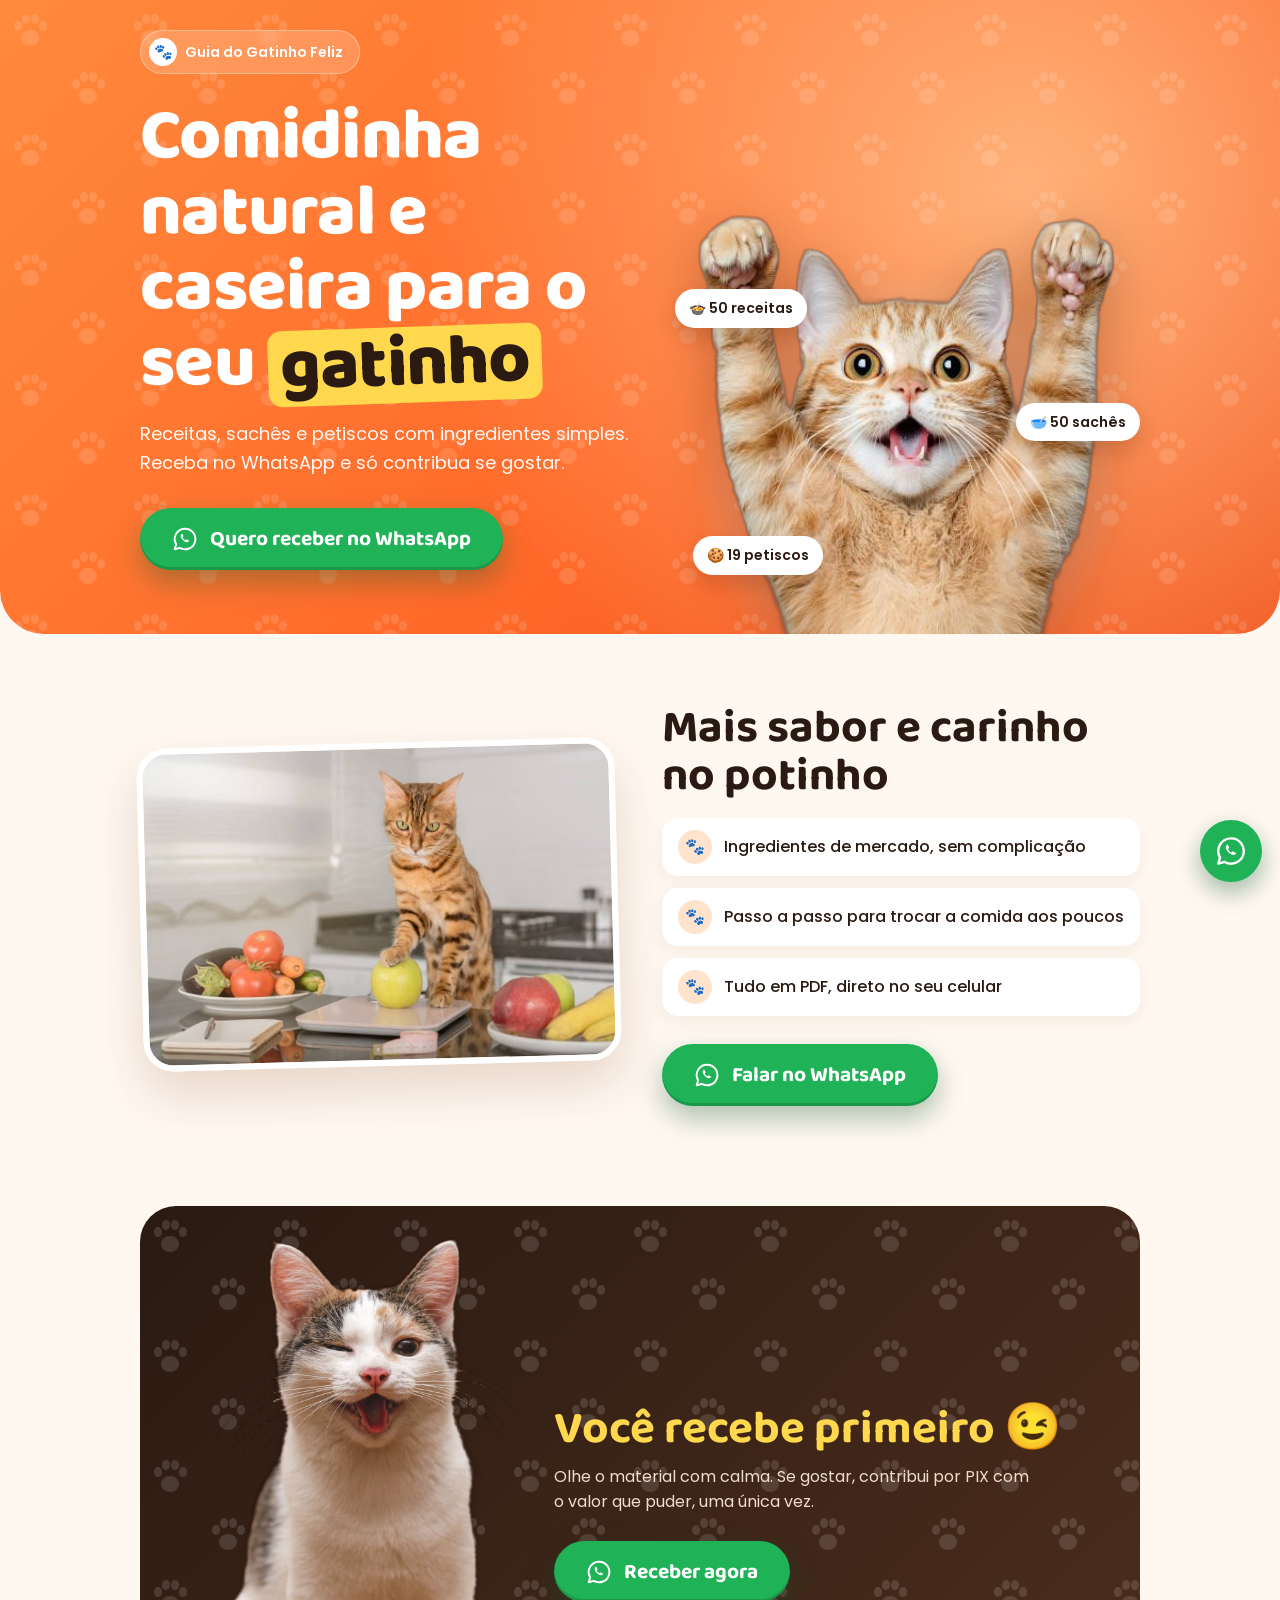
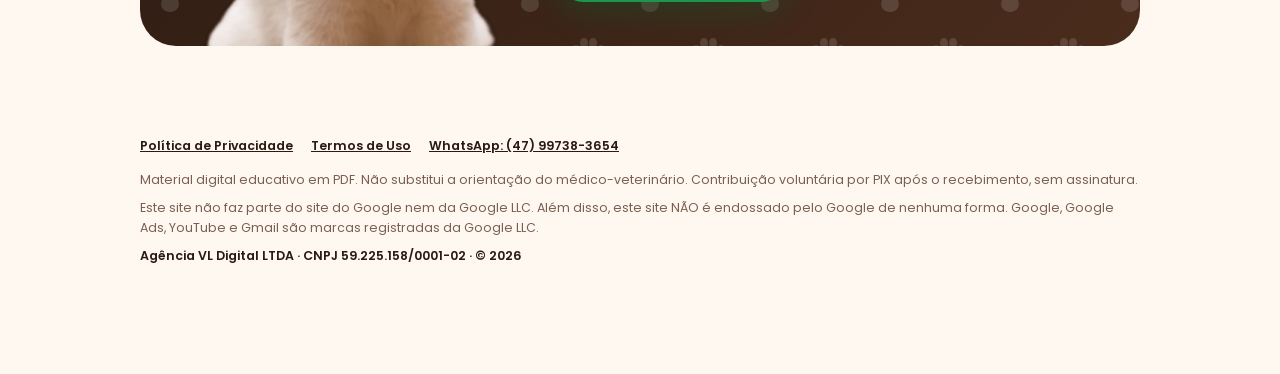
==== index.html @ c7d615b3 "Add files via upload" ====
<!doctype html>
<html lang="pt-BR">
<head>
  <meta charset="utf-8">
  <meta name="viewport" content="width=device-width, initial-scale=1">
  <title>Guia do Gatinho Feliz — Receitas naturais e caseiras para gatos</title>
  <meta name="description" content="Receitas naturais, sachês e petiscos caseiros para gatos em PDF. Receba pelo WhatsApp e contribua só depois, se gostar.">
  <link rel="preconnect" href="https://fonts.googleapis.com">
  <link rel="preconnect" href="https://fonts.gstatic.com" crossorigin>
  <link href="https://fonts.googleapis.com/css2?family=Baloo+2:wght@600;700;800&family=Poppins:wght@400;500;600&display=swap" rel="stylesheet">
  <link rel="stylesheet" href="style.css">
</head>
<body>
  <main>
    <!-- Abertura: botão do WhatsApp logo de cara -->
    <section class="hero">
      <div class="wrap hero-grid">
        <div class="hero-texto">
          <div class="marca"><span class="marca-ico">🐾</span> Guia do Gatinho Feliz</div>
          <h1>Comidinha natural e caseira para o seu <span>gatinho</span></h1>
          <p class="lead">Receitas, sachês e petiscos com ingredientes simples. Receba no WhatsApp e só contribua se gostar.</p>
          <a class="btn-wa js-wa" href="#">
            <svg viewBox="0 0 24 24" fill="none" aria-hidden="true"><path d="M12 2.5a9.5 9.5 0 0 0-8.2 14.3L2.5 21.5l4.8-1.3A9.5 9.5 0 1 0 12 2.5Z" stroke="#fff" stroke-width="1.8" stroke-linejoin="round"/><path d="M8.6 7.6c.3-.6.8-.6 1.1-.1l.8 1.6c.2.4.1.8-.2 1.1l-.5.5c.5 1.1 1.4 2 2.5 2.5l.5-.5c.3-.3.7-.4 1.1-.2l1.6.8c.5.3.5.8-.1 1.1-.9.6-2 .8-3 .3a8 8 0 0 1-4-4c-.5-1-.3-2.1.2-3Z" fill="#fff"/></svg>
            Quero receber no WhatsApp
          </a>
        </div>
        <div class="hero-foto">
          <div class="bolha"></div>
          <img src="img/gato-feliz.png" alt="Gato laranja feliz com as patinhas para cima">
          <span class="chip chip-1">🍲 50 receitas</span>
          <span class="chip chip-2">🥣 50 sachês</span>
          <span class="chip chip-3">🍪 19 petiscos</span>
        </div>
      </div>
    </section>

    <!-- Foto com alimentos + 3 pontos curtos -->
    <section class="bloco">
      <div class="wrap dupla">
        <img class="foto-real" src="img/gato-alimentos.jpg" alt="Gato bengal na cozinha ao lado de frutas e legumes frescos">
        <div>
          <h2>Mais sabor e carinho no potinho</h2>
          <ul class="pontos">
            <li>Ingredientes de mercado, sem complicação</li>
            <li>Passo a passo para trocar a comida aos poucos</li>
            <li>Tudo em PDF, direto no seu celular</li>
          </ul>
          <a class="btn-wa js-wa" href="#">
            <svg viewBox="0 0 24 24" fill="none" aria-hidden="true"><path d="M12 2.5a9.5 9.5 0 0 0-8.2 14.3L2.5 21.5l4.8-1.3A9.5 9.5 0 1 0 12 2.5Z" stroke="#fff" stroke-width="1.8" stroke-linejoin="round"/><path d="M8.6 7.6c.3-.6.8-.6 1.1-.1l.8 1.6c.2.4.1.8-.2 1.1l-.5.5c.5 1.1 1.4 2 2.5 2.5l.5-.5c.3-.3.7-.4 1.1-.2l1.6.8c.5.3.5.8-.1 1.1-.9.6-2 .8-3 .3a8 8 0 0 1-4-4c-.5-1-.3-2.1.2-3Z" fill="#fff"/></svg>
            Falar no WhatsApp
          </a>
        </div>
      </div>
    </section>

    <!-- Chamada final com o gato piscando -->
    <section class="final">
      <div class="wrap">
        <div class="box">
          <img class="gato-pisca" src="img/gato-piscando.png" alt="Gato branco piscando">
          <div class="box-texto">
            <h2>Você recebe primeiro 😉</h2>
            <p>Olhe o material com calma. Se gostar, contribui por PIX com o valor que puder, uma única vez.</p>
            <a class="btn-wa btn-claro js-wa" href="#">
              <svg viewBox="0 0 24 24" fill="none" aria-hidden="true"><path d="M12 2.5a9.5 9.5 0 0 0-8.2 14.3L2.5 21.5l4.8-1.3A9.5 9.5 0 1 0 12 2.5Z" stroke="#fff" stroke-width="1.8" stroke-linejoin="round"/><path d="M8.6 7.6c.3-.6.8-.6 1.1-.1l.8 1.6c.2.4.1.8-.2 1.1l-.5.5c.5 1.1 1.4 2 2.5 2.5l.5-.5c.3-.3.7-.4 1.1-.2l1.6.8c.5.3.5.8-.1 1.1-.9.6-2 .8-3 .3a8 8 0 0 1-4-4c-.5-1-.3-2.1.2-3Z" fill="#fff"/></svg>
              Receber agora
            </a>
          </div>
        </div>
      </div>
    </section>
  </main>

  <footer>
    <div class="wrap">
      <div class="links">
        <a href="politica-de-privacidade/index.html">Política de Privacidade</a>
        <a href="termos-de-uso/index.html">Termos de Uso</a>
        <a class="js-wa" href="#">WhatsApp: (47) 99738-3654</a>
      </div>
      <p>Material digital educativo em PDF. Não substitui a orientação do médico-veterinário. Contribuição voluntária por PIX após o recebimento, sem assinatura.</p>
      <p>Este site não faz parte do site do Google nem da Google LLC. Além disso, este site NÃO é endossado pelo Google de nenhuma forma. Google, Google Ads, YouTube e Gmail são marcas registradas da Google LLC.</p>
      <p class="empresa">Agência VL Digital LTDA · CNPJ 59.225.158/0001-02 · © 2026</p>
    </div>
  </footer>

  <a class="wa-float js-wa" href="#" aria-label="Falar no WhatsApp">
    <svg viewBox="0 0 24 24" fill="none" aria-hidden="true"><path d="M12 2.5a9.5 9.5 0 0 0-8.2 14.3L2.5 21.5l4.8-1.3A9.5 9.5 0 1 0 12 2.5Z" stroke="#fff" stroke-width="1.8" stroke-linejoin="round"/><path d="M8.6 7.6c.3-.6.8-.6 1.1-.1l.8 1.6c.2.4.1.8-.2 1.1l-.5.5c.5 1.1 1.4 2 2.5 2.5l.5-.5c.3-.3.7-.4 1.1-.2l1.6.8c.5.3.5.8-.1 1.1-.9.6-2 .8-3 .3a8 8 0 0 1-4-4c-.5-1-.3-2.1.2-3Z" fill="#fff"/></svg>
  </a>

  <script>
    // Número do WhatsApp (55 = Brasil, 47 = DDD). Para trocar, altere só esta linha.
    var WHATSAPP = "5547997383654";
    // Esta frase contém "gatinho", palavra que dispara o funil no ZapData.
    var MENSAGEM = "Olá! Quero receber o Guia do Gatinho Feliz 🐱";
    var link = "https://wa.me/" + WHATSAPP + "?text=" + encodeURIComponent(MENSAGEM);
    document.querySelectorAll(".js-wa").forEach(function (a) {
      a.href = link; a.target = "_blank"; a.rel = "noopener";
    });
  </script>
</body>
</html>
---- style.css ----
:root {
  --laranja: #ff7a2f;
  --laranja-escuro: #e3561a;
  --pessego: #ffe3cc;
  --creme: #fff8f1;
  --tinta: #2a1a12;
  --suave: #7a5f50;
  --verde-wa: #1fb257;
  --verde-wa-2: #179247;
  --branco: #ffffff;
  /* Patinhas de fundo */
  --patinhas: url("data:image/svg+xml,%3Csvg xmlns='http://www.w3.org/2000/svg' width='120' height='120' viewBox='0 0 120 120'%3E%3Cg fill='%23ffffff' fill-opacity='0.13'%3E%3Cellipse cx='30' cy='38' rx='9' ry='8'/%3E%3Cellipse cx='18' cy='26' rx='4' ry='5'/%3E%3Cellipse cx='26' cy='19' rx='4' ry='5'/%3E%3Cellipse cx='35' cy='19' rx='4' ry='5'/%3E%3Cellipse cx='43' cy='26' rx='4' ry='5'/%3E%3Cellipse cx='88' cy='96' rx='9' ry='8'/%3E%3Cellipse cx='76' cy='84' rx='4' ry='5'/%3E%3Cellipse cx='84' cy='77' rx='4' ry='5'/%3E%3Cellipse cx='93' cy='77' rx='4' ry='5'/%3E%3Cellipse cx='101' cy='84' rx='4' ry='5'/%3E%3C/g%3E%3C/svg%3E");
}

* { box-sizing: border-box; margin: 0; padding: 0; }
html { -webkit-text-size-adjust: 100%; }

body {
  font-family: "Poppins", system-ui, -apple-system, "Segoe UI", sans-serif;
  background: var(--creme);
  color: var(--tinta);
  line-height: 1.6;
  font-size: 16px;
}

h1, h2, h3 { font-family: "Baloo 2", "Poppins", sans-serif; line-height: 1.05; }

.wrap { max-width: 1040px; margin: 0 auto; padding: 0 20px; }

/* ===== Abertura ===== */
.hero {
  background: var(--patinhas), radial-gradient(circle at 80% 30%, #ffb27a 0%, rgba(255, 178, 122, 0) 55%),
    linear-gradient(135deg, #ff8a3d 0%, #ff6a2a 55%, #f0521c 100%);
  color: var(--branco);
  padding: 30px 0 0;
  border-radius: 0 0 44px 44px;
  overflow: hidden;
}
.hero-grid { display: grid; grid-template-columns: 1.05fr 0.95fr; gap: 20px; align-items: end; }
.hero-texto { padding-bottom: 64px; }

.marca {
  display: inline-flex; align-items: center; gap: 8px;
  background: rgba(255, 255, 255, 0.18); border: 1px solid rgba(255, 255, 255, 0.35);
  padding: 7px 16px 7px 8px; border-radius: 999px; font-weight: 600; font-size: 14px;
  margin-bottom: 26px; backdrop-filter: blur(4px);
}
.marca-ico { width: 28px; height: 28px; border-radius: 50%; background: var(--branco); display: grid; place-items: center; font-size: 15px; }

.hero h1 { font-size: clamp(44px, 6.4vw, 72px); font-weight: 800; margin-bottom: 18px; letter-spacing: -0.01em; }
.hero h1 span {
  color: var(--tinta); background: #ffd84d; padding: 0 12px; border-radius: 14px;
  display: inline-block; transform: rotate(-2deg);
}
.lead { font-size: 18px; opacity: 0.95; margin-bottom: 30px; max-width: 28em; }

.btn-wa {
  display: inline-flex; align-items: center; justify-content: center; gap: 12px;
  background: var(--verde-wa); color: var(--branco); text-decoration: none;
  font-family: "Baloo 2", sans-serif; font-weight: 700; font-size: 21px;
  padding: 15px 32px 13px; border-radius: 999px;
  box-shadow: 0 12px 28px rgba(16, 90, 45, 0.35), inset 0 -3px 0 rgba(0, 0, 0, 0.15);
  transition: transform 0.15s ease, background 0.15s ease;
  animation: pulsa 2.4s ease-in-out infinite;
}
.btn-wa:hover { background: var(--verde-wa-2); transform: translateY(-2px); }
.btn-wa svg { width: 26px; height: 26px; flex: none; margin-top: -2px; }
@keyframes pulsa {
  0%, 100% { box-shadow: 0 12px 28px rgba(16, 90, 45, 0.35), 0 0 0 0 rgba(31, 178, 87, 0.45); }
  50% { box-shadow: 0 12px 28px rgba(16, 90, 45, 0.35), 0 0 0 12px rgba(31, 178, 87, 0); }
}

.hero-foto { position: relative; align-self: end; min-height: 420px; display: flex; justify-content: center; }
.bolha {
  position: absolute; bottom: -60px; left: 50%; transform: translateX(-50%);
  width: 420px; height: 420px; border-radius: 50%;
  background: radial-gradient(circle, rgba(255, 255, 255, 0.45) 0%, rgba(255, 255, 255, 0.12) 60%, rgba(255, 255, 255, 0) 72%);
}
.hero-foto img { position: relative; width: min(100%, 420px); height: auto; display: block; filter: drop-shadow(0 18px 30px rgba(80, 30, 5, 0.35)); }

.chip {
  position: absolute; background: var(--branco); color: var(--tinta);
  font-weight: 600; font-size: 14px; padding: 8px 14px; border-radius: 999px;
  box-shadow: 0 10px 20px rgba(80, 30, 5, 0.18); white-space: nowrap;
  animation: flutua 4s ease-in-out infinite;
}
.chip-1 { top: 18%; left: 0; }
.chip-2 { top: 45%; right: 0; animation-delay: 1.2s; }
.chip-3 { bottom: 14%; left: 4%; animation-delay: 2.2s; }
@keyframes flutua { 0%, 100% { transform: translateY(0); } 50% { transform: translateY(-8px); } }

/* ===== Foto com alimentos ===== */
.bloco { padding: 70px 0; }
.dupla { display: grid; grid-template-columns: 1fr 1fr; gap: 44px; align-items: center; }
.foto-real {
  width: 100%; height: auto; border-radius: 30px; display: block;
  box-shadow: 0 24px 50px rgba(120, 60, 20, 0.18); border: 6px solid var(--branco);
  transform: rotate(-1.5deg);
}
.dupla h2 { font-size: clamp(32px, 4.4vw, 46px); margin-bottom: 18px; }
.pontos { list-style: none; display: grid; gap: 12px; margin-bottom: 28px; }
.pontos li {
  display: flex; align-items: center; gap: 12px; font-weight: 500;
  background: var(--branco); border-radius: 16px; padding: 12px 16px;
  box-shadow: 0 6px 16px rgba(120, 60, 20, 0.07);
}
.pontos li::before {
  content: "🐾"; flex: none; width: 34px; height: 34px; border-radius: 50%;
  background: var(--pessego); display: grid; place-items: center; font-size: 16px;
}

/* ===== Chamada final ===== */
.final { padding: 30px 0 80px; }
.final .box {
  position: relative; display: grid; grid-template-columns: 0.8fr 1.2fr; align-items: end; gap: 10px;
  background: var(--patinhas), linear-gradient(135deg, #2a1a12 0%, #4a2c1c 100%);
  color: var(--branco); border-radius: 36px; padding: 0 40px; overflow: hidden;
}
.gato-pisca { width: 100%; max-width: 320px; height: auto; display: block; margin-top: 30px; justify-self: center; }
.box-texto { padding: 44px 0; }
.final h2 { font-size: clamp(32px, 4.4vw, 46px); margin-bottom: 10px; color: #ffd84d; }
.final p { color: #f0dccb; margin-bottom: 26px; max-width: 30em; }

/* ===== Rodapé ===== */
footer { padding: 10px 0 100px; font-size: 12.5px; color: var(--suave); }
footer .links { display: flex; flex-wrap: wrap; gap: 18px; margin-bottom: 14px; }
footer a { color: var(--tinta); font-weight: 600; }
footer p { margin-bottom: 8px; }
footer .empresa { color: var(--tinta); font-weight: 600; }

/* Botão flutuante */
.wa-float {
  position: fixed; right: 18px; bottom: 18px; width: 62px; height: 62px; border-radius: 50%;
  background: var(--verde-wa); display: grid; place-items: center; z-index: 10;
  box-shadow: 0 10px 24px rgba(16, 90, 45, 0.4);
}
.wa-float svg { width: 32px; height: 32px; }

/* ===== Páginas de texto (política e termos) ===== */
.doc { padding: 30px 0 60px; }
.doc .wrap { max-width: 760px; }
.doc h1 { font-size: clamp(34px, 5vw, 46px); margin: 18px 0 6px; }
.doc .data { color: var(--suave); font-size: 14px; margin-bottom: 24px; }
.doc h2 { font-size: 24px; margin: 28px 0 8px; }
.doc p, .doc li { font-size: 15.5px; margin-bottom: 10px; }
.doc ul { padding-left: 22px; }
.voltar { color: var(--laranja-escuro); font-weight: 600; text-decoration: none; }
.link { color: var(--laranja-escuro); }

@media (max-width: 820px) {
  .hero { padding-top: 22px; border-radius: 0 0 32px 32px; }
  .hero-grid, .dupla { grid-template-columns: 1fr; }
  .hero-texto { padding-bottom: 10px; text-align: center; }
  .lead { margin-left: auto; margin-right: auto; }
  .hero-foto { min-height: 0; }
  .hero-foto img { width: 78%; }
  .bolha { width: 300px; height: 300px; bottom: -40px; }
  .chip { font-size: 12px; padding: 6px 11px; }
  .btn-wa { width: 100%; font-size: 18px; padding: 15px 18px 13px; gap: 10px; white-space: nowrap; }
  .bloco { padding: 50px 0; }
  .final .box { grid-template-columns: 1fr; padding: 0 22px; text-align: center; }
  .gato-pisca { max-width: 200px; order: 2; margin-top: 0; }
  .box-texto { padding: 36px 0 16px; }
  .final p { margin-left: auto; margin-right: auto; }
}
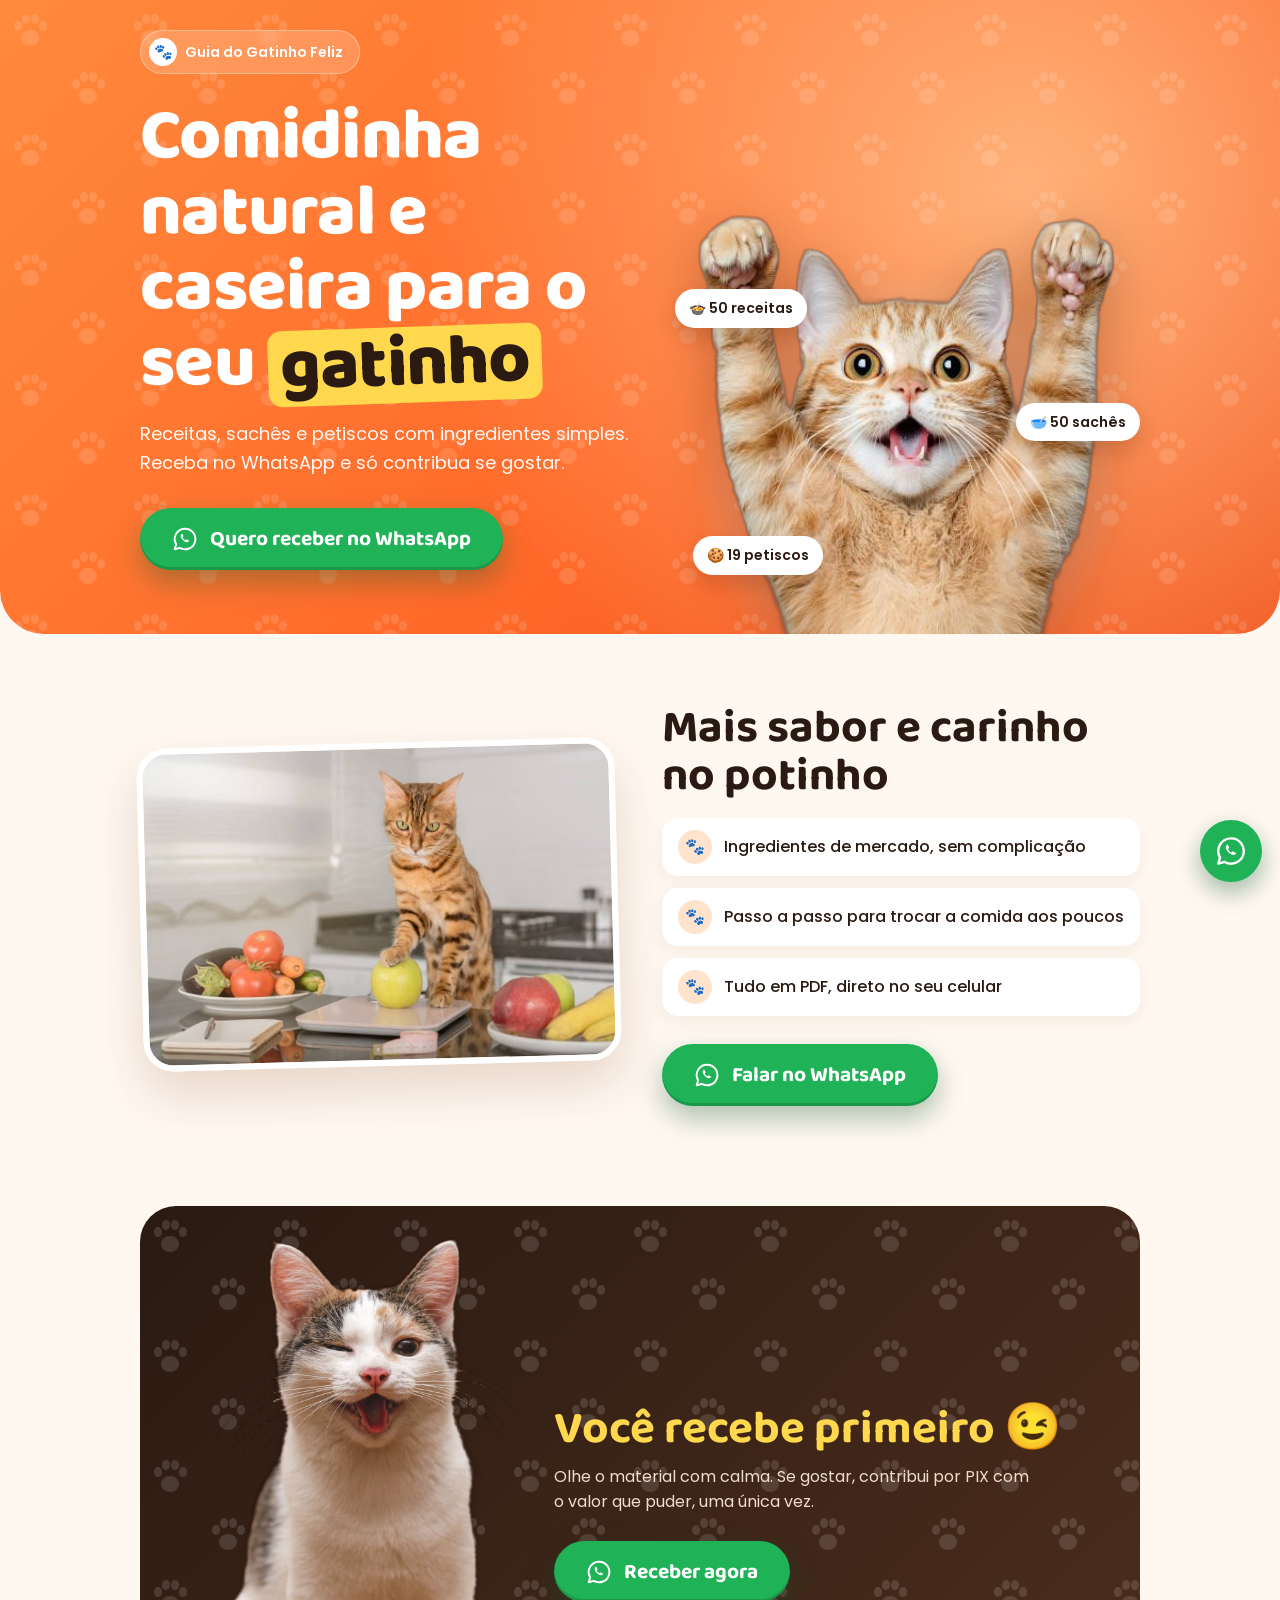
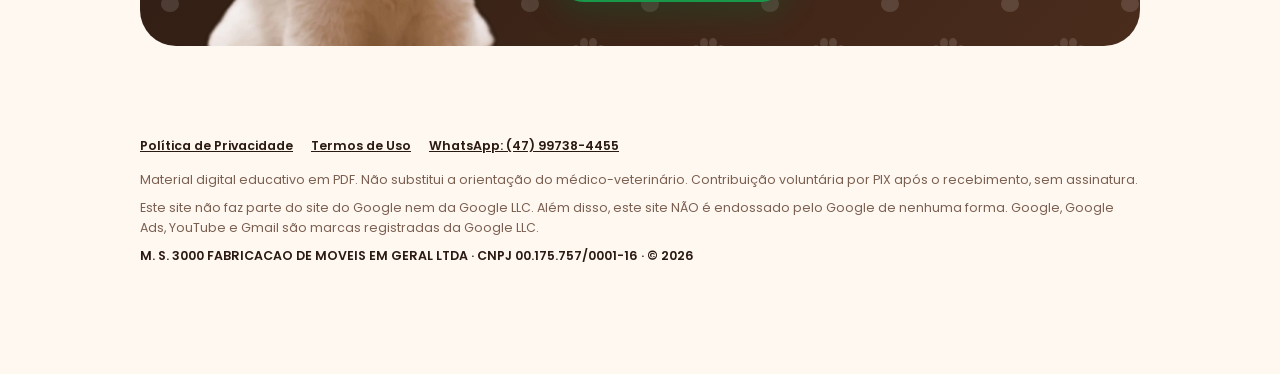
==== commit b8effa75: "index.html" ====
--- a/index.html
+++ b/index.html
@@ -1,6 +1,27 @@
 <!doctype html>
 <html lang="pt-BR">
-<head>
+<head><!-- TikTok Pixel Code Start -->
+<script>
+!function (w, d, t) {
+  w.TiktokAnalyticsObject=t;var ttq=w[t]=w[t]||[];ttq.methods=["page","track","identify","instances","debug","on","off","once","ready","alias","group","enableCookie","disableCookie","holdConsent","revokeConsent","grantConsent"],ttq.setAndDefer=function(t,e){t[e]=function(){t.push([e].concat(Array.prototype.slice.call(arguments,0)))}};for(var i=0;i<ttq.methods.length;i++)ttq.setAndDefer(ttq,ttq.methods[i]);ttq.instance=function(t){for(
+var e=ttq._i[t]||[],n=0;n<ttq.methods.length;n++)ttq.setAndDefer(e,ttq.methods[n]);return e},ttq.load=function(e,n){var r="https://analytics.tiktok.com/i18n/pixel/events.js",o=n&&n.partner;ttq._i=ttq._i||{},ttq._i[e]=[],ttq._i[e]._u=r,ttq._t=ttq._t||{},ttq._t[e]=+new Date,ttq._o=ttq._o||{},ttq._o[e]=n||{};n=document.createElement("script")
+;n.type="text/javascript",n.async=!0,n.src=r+"?sdkid="+e+"&lib="+t;e=document.getElementsByTagName("script")[0];e.parentNode.insertBefore(n,e)};
+
+
+  ttq.load('DB3TEV3C77U6HQB6CG80');
+  ttq.page();
+}(window, document, 'ttq');
+</script>
+<!-- TikTok Pixel Code End -->
+  <!-- Google tag (gtag.js) -->
+<script async src="https://www.googletagmanager.com/gtag/js?id=AW-18476999584"></script>
+<script>
+  window.dataLayer = window.dataLayer || [];
+  function gtag(){dataLayer.push(arguments);}
+  gtag('js', new Date());
+
+  gtag('config', 'AW-18476999584');
+</script>
   <meta charset="utf-8">
   <meta name="viewport" content="width=device-width, initial-scale=1">
   <title>Guia do Gatinho Feliz — Receitas naturais e caseiras para gatos</title>
@@ -76,11 +97,11 @@
       <div class="links">
         <a href="politica-de-privacidade/index.html">Política de Privacidade</a>
         <a href="termos-de-uso/index.html">Termos de Uso</a>
-        <a class="js-wa" href="#">WhatsApp: (47) 99738-3654</a>
+        <a class="js-wa" href="#">WhatsApp: (47) 99738-4455</a>
       </div>
       <p>Material digital educativo em PDF. Não substitui a orientação do médico-veterinário. Contribuição voluntária por PIX após o recebimento, sem assinatura.</p>
       <p>Este site não faz parte do site do Google nem da Google LLC. Além disso, este site NÃO é endossado pelo Google de nenhuma forma. Google, Google Ads, YouTube e Gmail são marcas registradas da Google LLC.</p>
-      <p class="empresa">Agência VL Digital LTDA · CNPJ 59.225.158/0001-02 · © 2026</p>
+      <p class="empresa"> M. S. 3000 FABRICACAO DE MOVEIS EM GERAL LTDA · CNPJ 00.175.757/0001-16 · © 2026</p>
     </div>
   </footer>
 
